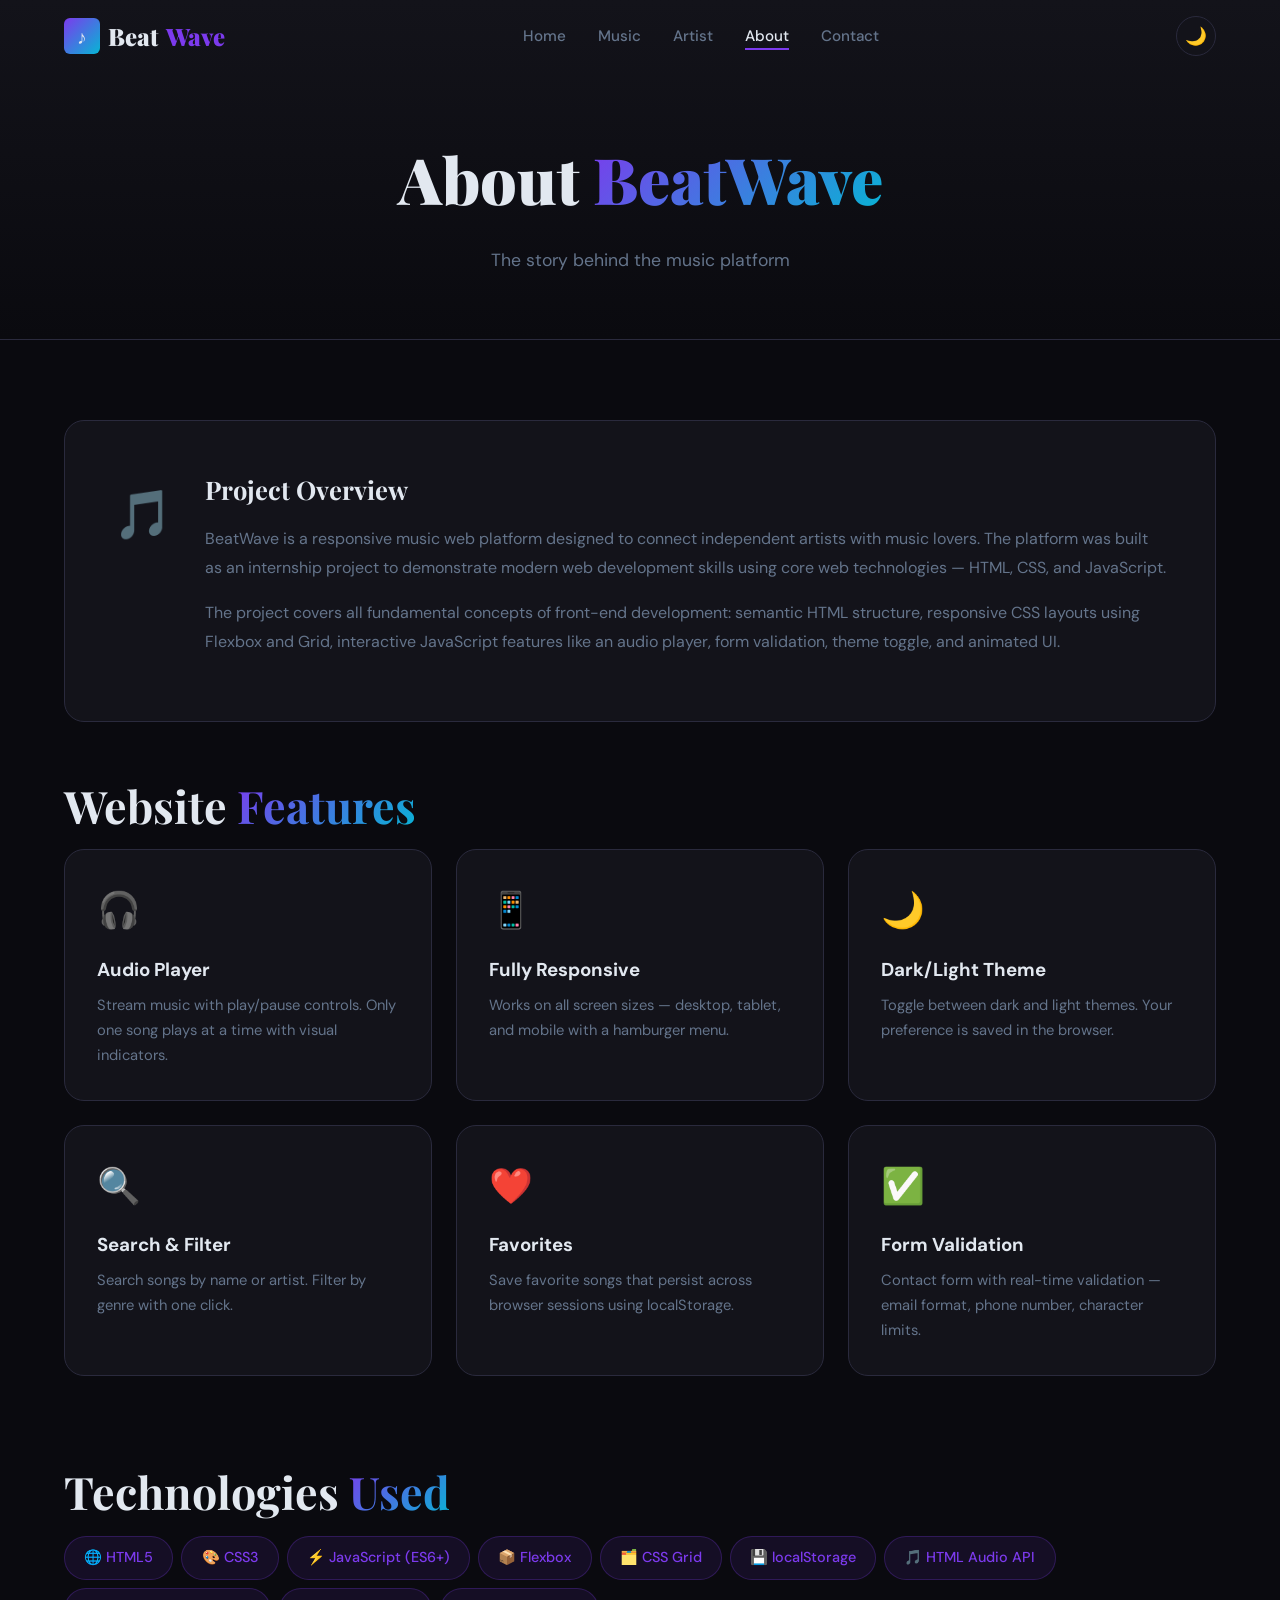
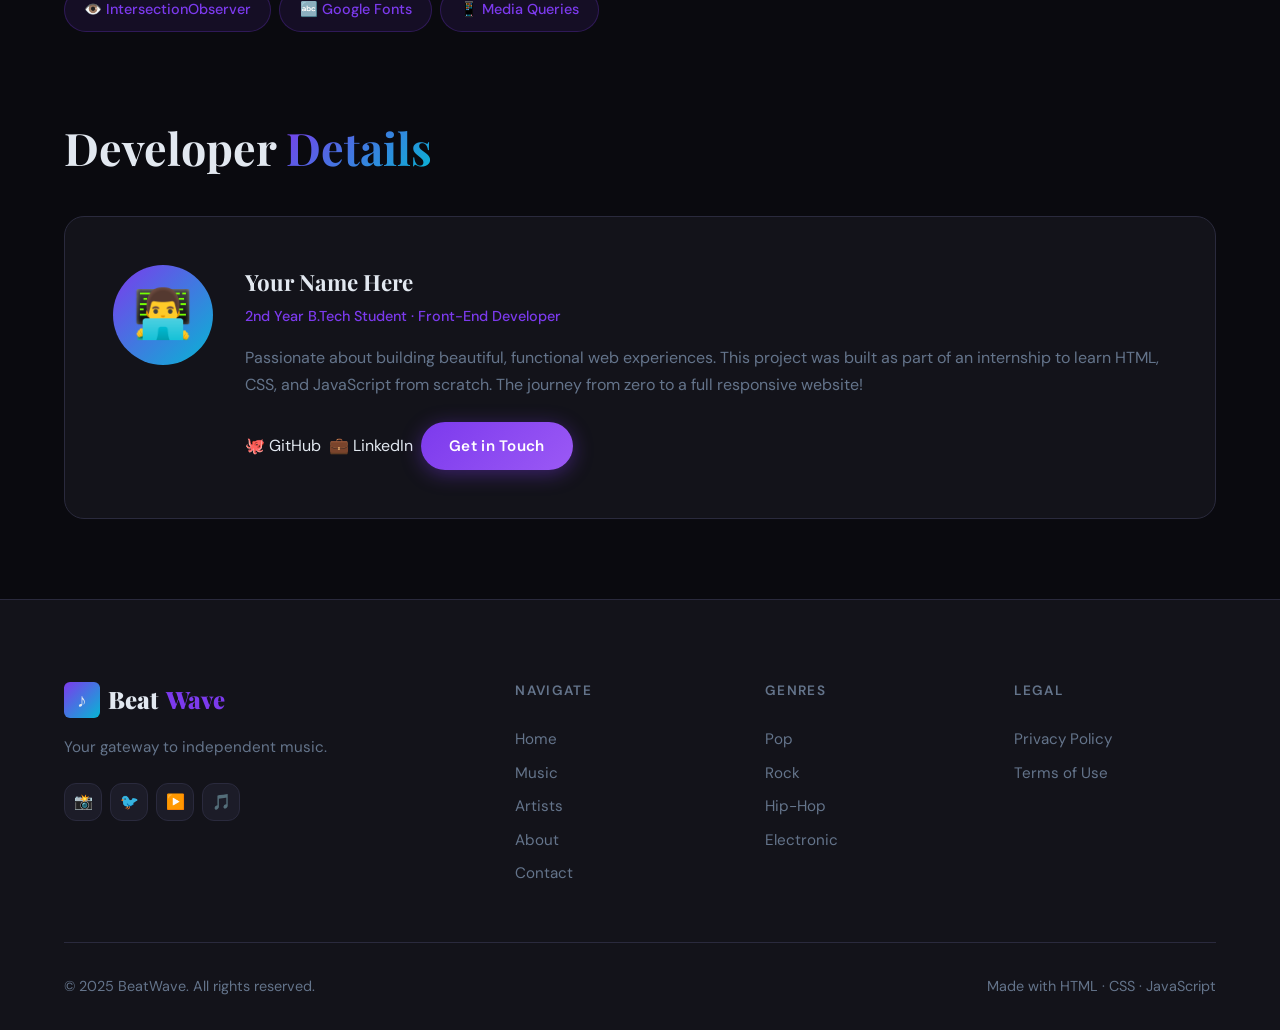
==== about.html @ f02d0b48 "Initial commit: Beatwave music website" ====
<!DOCTYPE html>
<html lang="en">
<head>
  <meta charset="UTF-8">
  <meta name="viewport" content="width=device-width, initial-scale=1.0">
  <title>BeatWave — About</title>
  <link rel="preconnect" href="https://fonts.googleapis.com">
  <link href="https://fonts.googleapis.com/css2?family=Playfair+Display:wght@400;700;900&family=DM+Sans:wght@300;400;500;600&display=swap" rel="stylesheet">
  <link rel="stylesheet" href="css/style.css">
  <link rel="stylesheet" href="css/about.css">
  <link rel="stylesheet" href="css/responsive.css">
</head>
<body>

  <header>
    <nav class="navbar">
      <div class="container">
        <a href="index.html" class="nav-logo"><div class="logo-icon">♪</div>Beat<span class="accent-text">Wave</span></a>
        <ul class="nav-links">
          <li><a href="index.html" class="nav-link">Home</a></li>
          <li><a href="music.html" class="nav-link">Music</a></li>
          <li><a href="artist.html" class="nav-link">Artist</a></li>
          <li><a href="about.html" class="nav-link">About</a></li>
          <li><a href="contact.html" class="nav-link">Contact</a></li>
        </ul>
        <div class="nav-actions">
          <button class="theme-toggle"><span class="theme-icon">🌙</span></button>
          <button class="hamburger"><span></span><span></span><span></span></button>
        </div>
      </div>
    </nav>
  </header>

  <main>
    <div class="page-header">
      <div class="container">
        <h1>About <span class="gradient-text">BeatWave</span></h1>
        <p>The story behind the music platform</p>
      </div>
    </div>

    <section class="section">
      <div class="container">

        <!-- Project Overview -->
        <div class="about-block" data-reveal>
          <div class="about-icon">🎵</div>
          <div class="about-content">
            <h2>Project Overview</h2>
            <p>
              BeatWave is a responsive music web platform designed to connect independent artists
              with music lovers. The platform was built as an internship project to demonstrate
              modern web development skills using core web technologies — HTML, CSS, and JavaScript.
            </p>
            <p>
              The project covers all fundamental concepts of front-end development: semantic HTML
              structure, responsive CSS layouts using Flexbox and Grid, interactive JavaScript
              features like an audio player, form validation, theme toggle, and animated UI.
            </p>
          </div>
        </div>

        <!-- Features Grid -->
        <div class="section-header" data-reveal>
          <h2 class="section-title">Website <span class="gradient-text">Features</span></h2>
        </div>

        <div class="features-grid" data-reveal>
          <div class="feature-card">
            <div class="feature-icon">🎧</div>
            <h3>Audio Player</h3>
            <p>Stream music with play/pause controls. Only one song plays at a time with visual indicators.</p>
          </div>
          <div class="feature-card">
            <div class="feature-icon">📱</div>
            <h3>Fully Responsive</h3>
            <p>Works on all screen sizes — desktop, tablet, and mobile with a hamburger menu.</p>
          </div>
          <div class="feature-card">
            <div class="feature-icon">🌙</div>
            <h3>Dark/Light Theme</h3>
            <p>Toggle between dark and light themes. Your preference is saved in the browser.</p>
          </div>
          <div class="feature-card">
            <div class="feature-icon">🔍</div>
            <h3>Search & Filter</h3>
            <p>Search songs by name or artist. Filter by genre with one click.</p>
          </div>
          <div class="feature-card">
            <div class="feature-icon">❤️</div>
            <h3>Favorites</h3>
            <p>Save favorite songs that persist across browser sessions using localStorage.</p>
          </div>
          <div class="feature-card">
            <div class="feature-icon">✅</div>
            <h3>Form Validation</h3>
            <p>Contact form with real-time validation — email format, phone number, character limits.</p>
          </div>
        </div>

        <!-- Technologies Used -->
        <div class="section-header" data-reveal style="margin-top: 3rem">
          <h2 class="section-title">Technologies <span class="gradient-text">Used</span></h2>
        </div>

        <div class="tech-grid" data-reveal>
          <div class="tech-pill">🌐 HTML5</div>
          <div class="tech-pill">🎨 CSS3</div>
          <div class="tech-pill">⚡ JavaScript (ES6+)</div>
          <div class="tech-pill">📦 Flexbox</div>
          <div class="tech-pill">🗂️ CSS Grid</div>
          <div class="tech-pill">💾 localStorage</div>
          <div class="tech-pill">🎵 HTML Audio API</div>
          <div class="tech-pill">👁️ IntersectionObserver</div>
          <div class="tech-pill">🔤 Google Fonts</div>
          <div class="tech-pill">📱 Media Queries</div>
        </div>

        <!-- Developer Details -->
        <div class="developer-section" data-reveal>
          <h2 class="section-title" style="margin-bottom: 2rem">Developer <span class="gradient-text">Details</span></h2>
          <div class="developer-card">
            <div class="developer-avatar">👨‍💻</div>
            <div class="developer-info">
              <h3>Your Name Here</h3>
              <p class="developer-role">2nd Year B.Tech Student · Front-End Developer</p>
              <p class="developer-bio">
                Passionate about building beautiful, functional web experiences. This project was
                built as part of an internship to learn HTML, CSS, and JavaScript from scratch.
                The journey from zero to a full responsive website!
              </p>
              <div class="developer-links">
                <a href="#" class="social-link">🐙 GitHub</a>
                <a href="#" class="social-link">💼 LinkedIn</a>
                <a href="contact.html" class="btn btn-primary btn-sm">Get in Touch</a>
              </div>
            </div>
          </div>
        </div>

      </div>
    </section>
  </main>

  <footer class="footer">
    <div class="container">
      <div class="footer-grid">
        <div class="footer-brand">
          <div class="nav-logo"><div class="logo-icon">♪</div>Beat<span class="accent-text">Wave</span></div>
          <p>Your gateway to independent music.</p>
          <div class="footer-social">
            <a href="#" class="social-btn">📸</a><a href="#" class="social-btn">🐦</a>
            <a href="#" class="social-btn">▶️</a><a href="#" class="social-btn">🎵</a>
          </div>
        </div>
        <div class="footer-col"><h4>Navigate</h4><ul>
          <li><a href="index.html">Home</a></li><li><a href="music.html">Music</a></li>
          <li><a href="artist.html">Artists</a></li><li><a href="about.html">About</a></li>
          <li><a href="contact.html">Contact</a></li>
        </ul></div>
        <div class="footer-col"><h4>Genres</h4><ul>
          <li><a href="#">Pop</a></li><li><a href="#">Rock</a></li>
          <li><a href="#">Hip-Hop</a></li><li><a href="#">Electronic</a></li>
        </ul></div>
        <div class="footer-col"><h4>Legal</h4><ul>
          <li><a href="#">Privacy Policy</a></li><li><a href="#">Terms of Use</a></li>
        </ul></div>
      </div>
      <div class="footer-bottom">
        <p>© 2025 BeatWave. All rights reserved.</p>
        <p>Made with HTML · CSS · JavaScript</p>
      </div>
    </div>
  </footer>

  <div class="toast-container"></div>
  <script src="js/main.js"></script>
</body>
</html>
---- css/style.css ----
/* ============================================================
   style.css — Main Stylesheet for BeatWave Music Website
   ============================================================
   CONCEPT: What is CSS?
   CSS (Cascading Style Sheets) controls HOW HTML looks.
   HTML = structure (bones), CSS = appearance (skin + clothes)

   CONCEPT: CSS Variables (Custom Properties)
   We define colors and fonts ONCE here using --variable-name.
   Then use them everywhere with var(--variable-name).
   WHY? If you want to change your main color, you change it
   in ONE place instead of 100 places. This is called DRY:
   Don't Repeat Yourself.
   ============================================================ */

/* --- 1. CSS VARIABLES (Design Tokens) ---------------------- */
:root {
  /* Colors */
  --color-bg:         #0a0a0f;        /* Near-black background */
  --color-surface:    #13131a;        /* Card/panel backgrounds */
  --color-surface-2:  #1c1c28;        /* Slightly lighter surface */
  --color-border:     #2a2a3d;        /* Subtle borders */
  --color-accent:     #7c3aed;        /* Purple — our brand color */
  --color-accent-2:   #06b6d4;        /* Cyan — secondary accent */
  --color-text:       #e2e8f0;        /* Main readable text */
  --color-text-muted: #64748b;        /* Dimmed/secondary text */
  --color-success:    #22c55e;
  --color-error:      #ef4444;

  /* Typography */
  --font-display: 'Playfair Display', serif;   /* Headings — elegant */
  --font-body:    'DM Sans', sans-serif;        /* Body text — clean */
  --font-mono:    'JetBrains Mono', monospace; /* Code/numbers */

  /* Spacing scale — consistent spacing throughout */
  --space-xs:   0.25rem;   /*  4px */
  --space-sm:   0.5rem;    /*  8px */
  --space-md:   1rem;      /* 16px */
  --space-lg:   1.5rem;    /* 24px */
  --space-xl:   2rem;      /* 32px */
  --space-2xl:  3rem;      /* 48px */
  --space-3xl:  5rem;      /* 80px */

  /* Radii (rounded corners) */
  --radius-sm:  6px;
  --radius-md:  12px;
  --radius-lg:  20px;
  --radius-full: 9999px;  /* Makes a perfect pill/circle */

  /* Transitions — smooth animations */
  --transition: 0.3s ease;

  /* Shadows */
  --shadow-glow: 0 0 30px rgba(124, 58, 237, 0.3);
  --shadow-card: 0 8px 32px rgba(0,0,0,0.4);
}

/* --- 2. LIGHT THEME OVERRIDE ------------------------------- */
/* CONCEPT: When we add class="light-theme" to <body>, ALL
   the variables below get overridden. This is how theme
   toggle works — just swap one class! */
body.light-theme {
  --color-bg:         #f0f0f8;
  --color-surface:    #ffffff;
  --color-surface-2:  #e8e8f0;
  --color-border:     #d0d0e0;
  --color-text:       #1a1a2e;
  --color-text-muted: #6b7280;
  --shadow-glow: 0 0 30px rgba(124, 58, 237, 0.15);
  --shadow-card: 0 8px 32px rgba(0,0,0,0.1);
}

/* --- 3. RESET & BASE STYLES -------------------------------- */
/* CONCEPT: Browsers have DEFAULT styles that differ between
   Chrome, Firefox, Safari etc. This "reset" makes everything
   start from zero, so YOUR design looks the same everywhere. */
*,
*::before,
*::after {
  margin: 0;
  padding: 0;
  box-sizing: border-box; /* Include padding in width calc */
}

html {
  scroll-behavior: smooth; /* Smooth scroll when clicking anchor links */
  font-size: 16px;          /* Base font size — 1rem = 16px */
}

body {
  font-family: var(--font-body);
  background-color: var(--color-bg);
  color: var(--color-text);
  line-height: 1.6;          /* Space between lines of text */
  overflow-x: hidden;        /* Prevent horizontal scroll */
  transition: background-color var(--transition), color var(--transition);
}

/* Import Google Fonts */
@import url('https://fonts.googleapis.com/css2?family=Playfair+Display:wght@400;700;900&family=DM+Sans:wght@300;400;500;600&display=swap');

/* Links — remove default underline, inherit color */
a {
  text-decoration: none;
  color: inherit;
  transition: color var(--transition);
}

/* Images — always fit their container */
img {
  max-width: 100%;
  height: auto;
  display: block;
}

/* Lists — remove default bullet points */
ul, ol {
  list-style: none;
}

/* Buttons — remove browser default styling */
button {
  cursor: pointer;
  border: none;
  background: none;
  font-family: var(--font-body);
}

/* --- 4. REUSABLE UTILITY CLASSES --------------------------- */
/* CONCEPT: Utility classes are small, single-purpose classes
   you can mix and match. You'll use these all over your HTML.
   e.g. <div class="container"> centers content on the page. */

.container {
  max-width: 1200px;   /* Never wider than 1200px */
  margin: 0 auto;      /* Centers the container */
  padding: 0 var(--space-lg);
}

.section {
  padding: var(--space-3xl) 0;
}

.section-title {
  font-family: var(--font-display);
  font-size: clamp(1.8rem, 4vw, 2.8rem); /* Fluid — scales with screen */
  font-weight: 700;
  margin-bottom: var(--space-sm);
}

.section-subtitle {
  color: var(--color-text-muted);
  font-size: 1.1rem;
  margin-bottom: var(--space-2xl);
}

.accent-text {
  color: var(--color-accent);
}

.gradient-text {
  background: linear-gradient(135deg, var(--color-accent), var(--color-accent-2));
  -webkit-background-clip: text;
  -webkit-text-fill-color: transparent;
  background-clip: text;
}

/* --- 5. BUTTONS -------------------------------------------- */
/* CONCEPT: We define multiple button "variants" using classes.
   .btn is the BASE style, then .btn-primary adds the specific color. */

.btn {
  display: inline-flex;
  align-items: center;
  gap: var(--space-sm);
  padding: 0.75rem 1.75rem;
  border-radius: var(--radius-full);
  font-size: 0.95rem;
  font-weight: 600;
  letter-spacing: 0.02em;
  transition: all var(--transition);
  white-space: nowrap;
}

.btn-primary {
  background: linear-gradient(135deg, var(--color-accent), #9b59f5);
  color: #fff;
  box-shadow: 0 4px 20px rgba(124, 58, 237, 0.4);
}

.btn-primary:hover {
  transform: translateY(-2px);       /* Lift up on hover */
  box-shadow: 0 8px 30px rgba(124, 58, 237, 0.6);
}

.btn-outline {
  background: transparent;
  border: 2px solid var(--color-border);
  color: var(--color-text);
}

.btn-outline:hover {
  border-color: var(--color-accent);
  color: var(--color-accent);
  transform: translateY(-2px);
}

.btn-icon {
  width: 44px;
  height: 44px;
  border-radius: var(--radius-full);
  display: flex;
  align-items: center;
  justify-content: center;
  background: var(--color-surface-2);
  border: 1px solid var(--color-border);
  transition: all var(--transition);
  font-size: 1.1rem;
}

.btn-icon:hover {
  background: var(--color-accent);
  border-color: var(--color-accent);
  color: #fff;
  transform: scale(1.1);
}

/* --- 6. NAVIGATION BAR ------------------------------------- */
/* CONCEPT: The navbar is FIXED — it stays at top when scrolling.
   We use FLEXBOX to lay items in a row and space them out.
   Flexbox is THE most important CSS layout tool to learn. */

.navbar {
  position: fixed;            /* Sticks to top of screen */
  top: 0;
  left: 0;
  right: 0;
  z-index: 1000;              /* Stays above all other content */
  padding: var(--space-md) 0;
  transition: all var(--transition);
  border-bottom: 1px solid transparent;
}

/* When JS adds .scrolled class, the navbar gets a background */
.navbar.scrolled {
  background: rgba(10, 10, 15, 0.9);
  backdrop-filter: blur(20px);        /* Frosted glass effect */
  border-bottom-color: var(--color-border);
}

body.light-theme .navbar.scrolled {
  background: rgba(240, 240, 248, 0.9);
}

.navbar .container {
  display: flex;              /* FLEXBOX: puts children in a row */
  align-items: center;        /* FLEXBOX: centers vertically */
  justify-content: space-between; /* FLEXBOX: pushes logo left, links right */
}

/* Logo */
.nav-logo {
  display: flex;
  align-items: center;
  gap: var(--space-sm);
  font-family: var(--font-display);
  font-size: 1.5rem;
  font-weight: 900;
}

.nav-logo .logo-icon {
  width: 36px;
  height: 36px;
  background: linear-gradient(135deg, var(--color-accent), var(--color-accent-2));
  border-radius: var(--radius-sm);
  display: flex;
  align-items: center;
  justify-content: center;
  font-size: 1.2rem;
}

/* Navigation Links */
.nav-links {
  display: flex;              /* Links in a row */
  align-items: center;
  gap: var(--space-xl);
}

.nav-link {
  font-size: 0.95rem;
  font-weight: 500;
  color: var(--color-text-muted);
  position: relative;
  padding-bottom: 4px;
  transition: color var(--transition);
}

/* Underline animation on hover */
.nav-link::after {
  content: '';                /* Creates a pseudo-element (fake element) */
  position: absolute;
  bottom: 0;
  left: 0;
  width: 0;                   /* Starts at 0 width */
  height: 2px;
  background: var(--color-accent);
  transition: width var(--transition); /* Animates width */
}

.nav-link:hover,
.nav-link.active {
  color: var(--color-text);
}

.nav-link:hover::after,
.nav-link.active::after {
  width: 100%;                /* Expands to full width on hover */
}

/* Right side actions (theme toggle + hamburger) */
.nav-actions {
  display: flex;
  align-items: center;
  gap: var(--space-md);
}

/* Theme toggle button */
.theme-toggle {
  width: 40px;
  height: 40px;
  border-radius: var(--radius-full);
  background: var(--color-surface);
  border: 1px solid var(--color-border);
  display: flex;
  align-items: center;
  justify-content: center;
  font-size: 1.1rem;
  transition: all var(--transition);
}

.theme-toggle:hover {
  background: var(--color-accent);
  border-color: var(--color-accent);
  transform: rotate(20deg);
}

/* Hamburger menu — hidden on desktop, shown on mobile */
.hamburger {
  display: none;             /* Hidden by default */
  flex-direction: column;
  gap: 5px;
  width: 32px;
  cursor: pointer;
}

.hamburger span {
  height: 2px;
  background: var(--color-text);
  border-radius: 2px;
  transition: all var(--transition);
}

/* When .open class is added, create an X shape */
.hamburger.open span:nth-child(1) { transform: translateY(7px) rotate(45deg); }
.hamburger.open span:nth-child(2) { opacity: 0; }
.hamburger.open span:nth-child(3) { transform: translateY(-7px) rotate(-45deg); }

/* --- 7. FOOTER --------------------------------------------- */
.footer {
  background: var(--color-surface);
  border-top: 1px solid var(--color-border);
  padding: var(--space-3xl) 0 var(--space-xl);
}

.footer-grid {
  display: grid;
  /* CONCEPT: CSS Grid creates 2D layouts. Here: 4 equal columns */
  grid-template-columns: 2fr 1fr 1fr 1fr;
  gap: var(--space-2xl);
  margin-bottom: var(--space-2xl);
}

.footer-brand p {
  color: var(--color-text-muted);
  margin: var(--space-md) 0 var(--space-lg);
  max-width: 280px;
  font-size: 0.95rem;
}

.footer-social {
  display: flex;
  gap: var(--space-sm);
}

.social-btn {
  width: 38px;
  height: 38px;
  border-radius: var(--radius-md);
  background: var(--color-surface-2);
  border: 1px solid var(--color-border);
  display: flex;
  align-items: center;
  justify-content: center;
  font-size: 0.95rem;
  transition: all var(--transition);
}

.social-btn:hover {
  background: var(--color-accent);
  border-color: var(--color-accent);
  transform: translateY(-3px);
}

.footer-col h4 {
  font-size: 0.85rem;
  font-weight: 600;
  text-transform: uppercase;
  letter-spacing: 0.1em;
  color: var(--color-text-muted);
  margin-bottom: var(--space-lg);
}

.footer-col ul li {
  margin-bottom: var(--space-sm);
}

.footer-col ul li a {
  color: var(--color-text-muted);
  font-size: 0.95rem;
  transition: color var(--transition);
}

.footer-col ul li a:hover {
  color: var(--color-accent);
}

.footer-bottom {
  border-top: 1px solid var(--color-border);
  padding-top: var(--space-xl);
  display: flex;
  justify-content: space-between;
  align-items: center;
  color: var(--color-text-muted);
  font-size: 0.9rem;
}

/* --- 8. TOAST NOTIFICATIONS -------------------------------- */
/* CONCEPT: Toasts are small popups that appear temporarily
   to give feedback ("Song added!", "Form submitted!") */

.toast-container {
  position: fixed;
  bottom: var(--space-xl);
  right: var(--space-xl);
  z-index: 9999;
  display: flex;
  flex-direction: column;
  gap: var(--space-sm);
}

.toast {
  display: flex;
  align-items: center;
  gap: var(--space-md);
  padding: var(--space-md) var(--space-lg);
  border-radius: var(--radius-md);
  background: var(--color-surface);
  border: 1px solid var(--color-border);
  box-shadow: var(--shadow-card);
  min-width: 280px;
  max-width: 380px;
  /* Start invisible and below */
  opacity: 0;
  transform: translateY(20px);
  animation: toastIn 0.3s ease forwards;
}

.toast.success { border-left: 4px solid var(--color-success); }
.toast.error   { border-left: 4px solid var(--color-error); }
.toast.info    { border-left: 4px solid var(--color-accent); }

.toast-icon { font-size: 1.3rem; }
.toast-message { font-size: 0.95rem; }

.toast.hide {
  animation: toastOut 0.3s ease forwards;
}

@keyframes toastIn {
  to { opacity: 1; transform: translateY(0); }
}

@keyframes toastOut {
  to { opacity: 0; transform: translateX(100px); }
}

/* --- 9. PAGE HEADER (for inner pages) ---------------------- */
.page-header {
  padding: 8rem 0 4rem;
  text-align: center;
  background: linear-gradient(to bottom, var(--color-surface), var(--color-bg));
  border-bottom: 1px solid var(--color-border);
}

.page-header h1 {
  font-family: var(--font-display);
  font-size: clamp(2.5rem, 6vw, 4rem);
  font-weight: 900;
  margin-bottom: var(--space-md);
}

.page-header p {
  color: var(--color-text-muted);
  font-size: 1.1rem;
  max-width: 500px;
  margin: 0 auto;
}

/* --- 10. CARDS --------------------------------------------- */
.card {
  background: var(--color-surface);
  border: 1px solid var(--color-border);
  border-radius: var(--radius-lg);
  overflow: hidden;           /* Content won't leak outside rounded corners */
  transition: all var(--transition);
}

.card:hover {
  transform: translateY(-6px);
  box-shadow: var(--shadow-card);
  border-color: var(--color-accent);
}

/* --- 11. FORM ELEMENTS ------------------------------------- */
.form-group {
  margin-bottom: var(--space-lg);
}

.form-group label {
  display: block;
  font-size: 0.9rem;
  font-weight: 600;
  margin-bottom: var(--space-sm);
  color: var(--color-text-muted);
  text-transform: uppercase;
  letter-spacing: 0.05em;
}

.form-group input,
.form-group textarea,
.form-group select {
  width: 100%;
  padding: 0.875rem var(--space-lg);
  background: var(--color-surface-2);
  border: 2px solid var(--color-border);
  border-radius: var(--radius-md);
  color: var(--color-text);
  font-family: var(--font-body);
  font-size: 1rem;
  transition: border-color var(--transition);
  outline: none;
}

.form-group input:focus,
.form-group textarea:focus {
  border-color: var(--color-accent); /* Highlight on focus */
}

/* Error state */
.form-group input.error,
.form-group textarea.error {
  border-color: var(--color-error);
}

.form-group .error-msg {
  color: var(--color-error);
  font-size: 0.82rem;
  margin-top: var(--space-xs);
  display: none; /* Hidden until JS shows it */
}

.form-group .error-msg.visible {
  display: block;
}

/* Character counter */
.char-counter {
  text-align: right;
  font-size: 0.82rem;
  color: var(--color-text-muted);
  margin-top: var(--space-xs);
}

.char-counter.warning { color: var(--color-error); }
---- css/about.css ----
/* about.css */

.about-block {
  display: grid;
  grid-template-columns: auto 1fr;
  gap: var(--space-xl);
  background: var(--color-surface);
  border: 1px solid var(--color-border);
  border-radius: var(--radius-lg);
  padding: var(--space-2xl);
  margin-bottom: var(--space-2xl);
}

.about-icon {
  font-size: 3rem;
  padding-top: var(--space-sm);
}

.about-content h2 {
  font-family: var(--font-display);
  font-size: 1.6rem;
  font-weight: 700;
  margin-bottom: var(--space-md);
}

.about-content p {
  color: var(--color-text-muted);
  line-height: 1.8;
  margin-bottom: var(--space-md);
}

/* Features grid */
.features-grid {
  display: grid;
  grid-template-columns: repeat(3, 1fr);
  gap: var(--space-lg);
  margin-bottom: var(--space-3xl);
}

.feature-card {
  background: var(--color-surface);
  border: 1px solid var(--color-border);
  border-radius: var(--radius-lg);
  padding: var(--space-xl);
  transition: all var(--transition);
}

.feature-card:hover {
  border-color: var(--color-accent);
  transform: translateY(-4px);
  box-shadow: var(--shadow-card);
}

.feature-icon {
  font-size: 2.2rem;
  margin-bottom: var(--space-md);
}

.feature-card h3 {
  font-weight: 700;
  margin-bottom: var(--space-sm);
}

.feature-card p {
  color: var(--color-text-muted);
  font-size: 0.92rem;
  line-height: 1.7;
}

/* Tech pills */
.tech-grid {
  display: flex;
  flex-wrap: wrap;
  gap: var(--space-sm);
  margin-bottom: var(--space-3xl);
}

.tech-pill {
  padding: 0.6rem 1.2rem;
  background: rgba(124, 58, 237, 0.1);
  border: 1px solid rgba(124, 58, 237, 0.25);
  border-radius: var(--radius-full);
  font-size: 0.9rem;
  font-weight: 500;
  color: var(--color-accent);
  transition: all var(--transition);
}

.tech-pill:hover {
  background: var(--color-accent);
  color: #fff;
  transform: translateY(-2px);
}

/* Developer section */
.developer-card {
  display: grid;
  grid-template-columns: auto 1fr;
  gap: var(--space-xl);
  background: var(--color-surface);
  border: 1px solid var(--color-border);
  border-radius: var(--radius-lg);
  padding: var(--space-2xl);
}

.developer-avatar {
  width: 100px; height: 100px;
  border-radius: 50%;
  background: linear-gradient(135deg, var(--color-accent), var(--color-accent-2));
  display: flex;
  align-items: center;
  justify-content: center;
  font-size: 3rem;
  flex-shrink: 0;
}

.developer-info h3 {
  font-family: var(--font-display);
  font-size: 1.4rem;
  font-weight: 700;
  margin-bottom: var(--space-xs);
}

.developer-role {
  color: var(--color-accent);
  font-size: 0.9rem;
  font-weight: 500;
  margin-bottom: var(--space-md);
}

.developer-bio {
  color: var(--color-text-muted);
  line-height: 1.7;
  margin-bottom: var(--space-lg);
}

.developer-links {
  display: flex;
  gap: var(--space-sm);
  flex-wrap: wrap;
  align-items: center;
}

@media (max-width: 768px) {
  .about-block    { grid-template-columns: 1fr; }
  .features-grid  { grid-template-columns: 1fr; }
  .developer-card { grid-template-columns: 1fr; text-align: center; }
  .developer-links { justify-content: center; }
}

@media (max-width: 1024px) {
  .features-grid { grid-template-columns: repeat(2, 1fr); }
}
---- css/responsive.css ----
/* ============================================================
   responsive.css — Mobile & Tablet Styles
   ============================================================
   CONCEPT: Media Queries
   A "media query" checks the screen width and applies styles
   only when that condition is true.

   Syntax:
   @media (max-width: 768px) {
     /* These styles ONLY apply when screen ≤ 768px wide */
   }

   Our breakpoints (screen size cutoffs):
   - Desktop:  > 1024px  (default styles above handle this)
   - Tablet:   768px – 1024px
   - Mobile:   < 768px
   ============================================================ */

/* ---- TABLET (max-width: 1024px) ---- */
@media (max-width: 1024px) {

  /* Footer: collapse from 4 columns to 2 */
  .footer-grid {
    grid-template-columns: 1fr 1fr;
  }

  .footer-brand {
    grid-column: 1 / -1; /* Spans full width */
  }
}

/* ---- MOBILE (max-width: 768px) ---- */
@media (max-width: 768px) {

  /* NAVBAR: hide links, show hamburger */
  .nav-links {
    display: none;              /* Hidden by default on mobile */
    position: fixed;            /* Cover the screen */
    top: 0;
    left: 0;
    right: 0;
    bottom: 0;
    background: rgba(10, 10, 15, 0.98);
    flex-direction: column;     /* Stack vertically */
    align-items: center;
    justify-content: center;
    gap: var(--space-2xl);
    z-index: 999;
  }

  body.light-theme .nav-links {
    background: rgba(240, 240, 248, 0.98);
  }

  /* When JS adds .open, show the menu */
  .nav-links.open {
    display: flex;
  }

  .nav-link {
    font-size: 1.5rem;
    font-weight: 600;
  }

  .hamburger {
    display: flex; /* Show hamburger on mobile */
    z-index: 1000;
  }

  /* FOOTER: stack everything in 1 column */
  .footer-grid {
    grid-template-columns: 1fr;
    gap: var(--space-xl);
  }

  .footer-bottom {
    flex-direction: column;
    gap: var(--space-sm);
    text-align: center;
  }

  /* TOAST: smaller on mobile */
  .toast-container {
    right: var(--space-md);
    left: var(--space-md);
    bottom: var(--space-md);
  }

  .toast {
    min-width: unset;
    max-width: unset;
    width: 100%;
  }

  /* SECTIONS: less padding on mobile */
  .section {
    padding: var(--space-2xl) 0;
  }

  .container {
    padding: 0 var(--space-md);
  }
}

/* ---- SMALL MOBILE (max-width: 480px) ---- */
@media (max-width: 480px) {
  .btn {
    padding: 0.65rem 1.25rem;
    font-size: 0.9rem;
  }

  .page-header {
    padding: 6rem 0 3rem;
  }
}
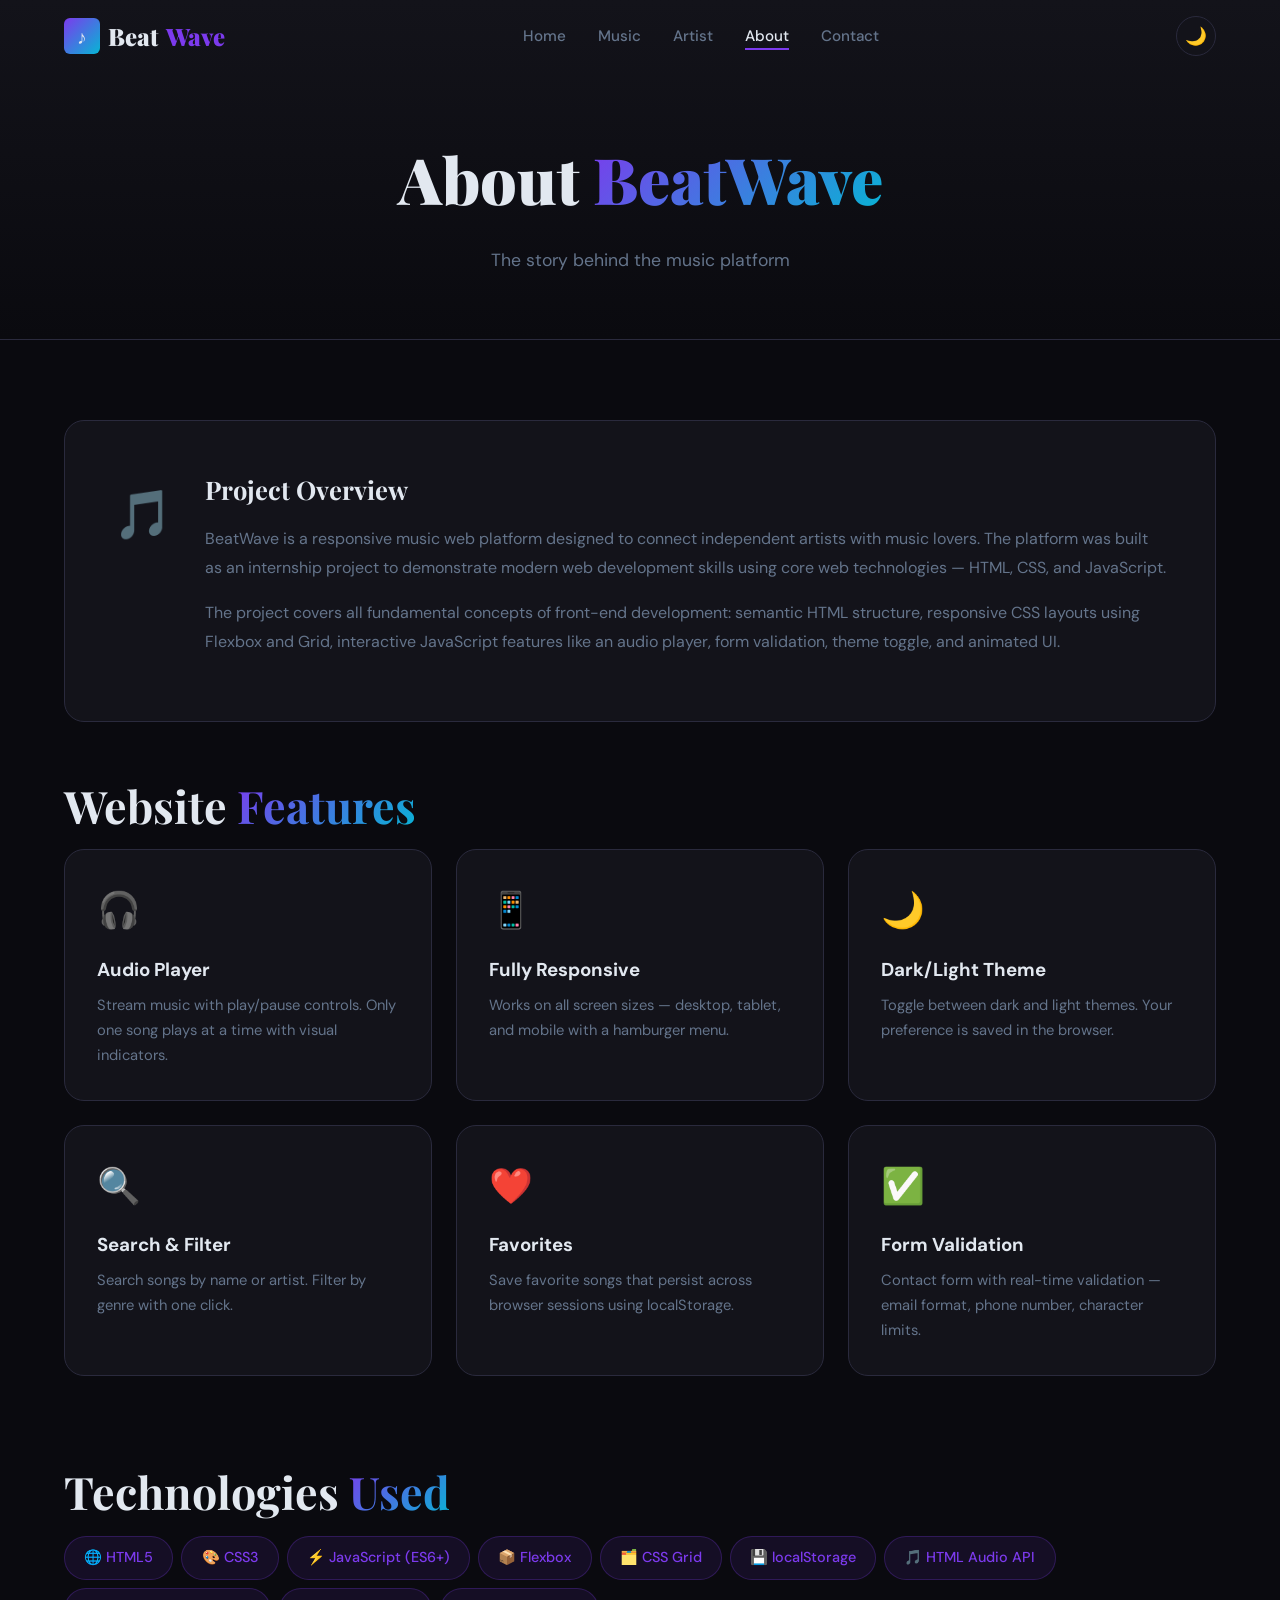
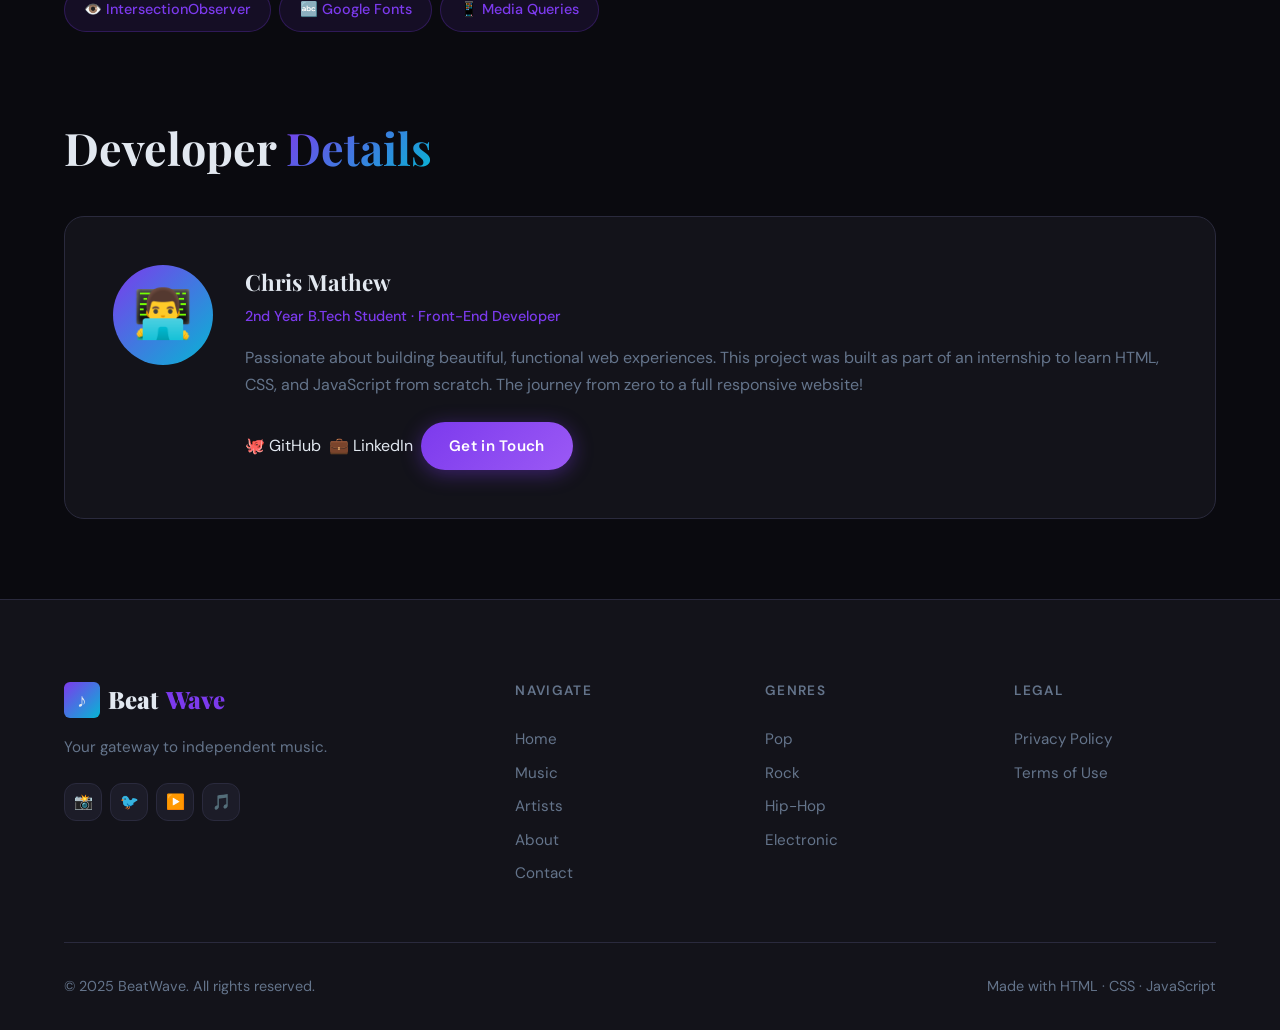
==== commit b40c106a: "html content improved" ====
--- a/about.html
+++ b/about.html
@@ -122,7 +122,7 @@
           <div class="developer-card">
             <div class="developer-avatar">👨‍💻</div>
             <div class="developer-info">
-              <h3>Your Name Here</h3>
+              <h3>Chris Mathew</h3>
               <p class="developer-role">2nd Year B.Tech Student · Front-End Developer</p>
               <p class="developer-bio">
                 Passionate about building beautiful, functional web experiences. This project was
@@ -130,8 +130,8 @@
                 The journey from zero to a full responsive website!
               </p>
               <div class="developer-links">
-                <a href="#" class="social-link">🐙 GitHub</a>
-                <a href="#" class="social-link">💼 LinkedIn</a>
+                <a href="https://github.com/cmatver-2" class="social-link">🐙 GitHub</a>
+                <a href="https://www.linkedin.com/in/chrismathewv/" class="social-link">💼 LinkedIn</a>
                 <a href="contact.html" class="btn btn-primary btn-sm">Get in Touch</a>
               </div>
             </div>
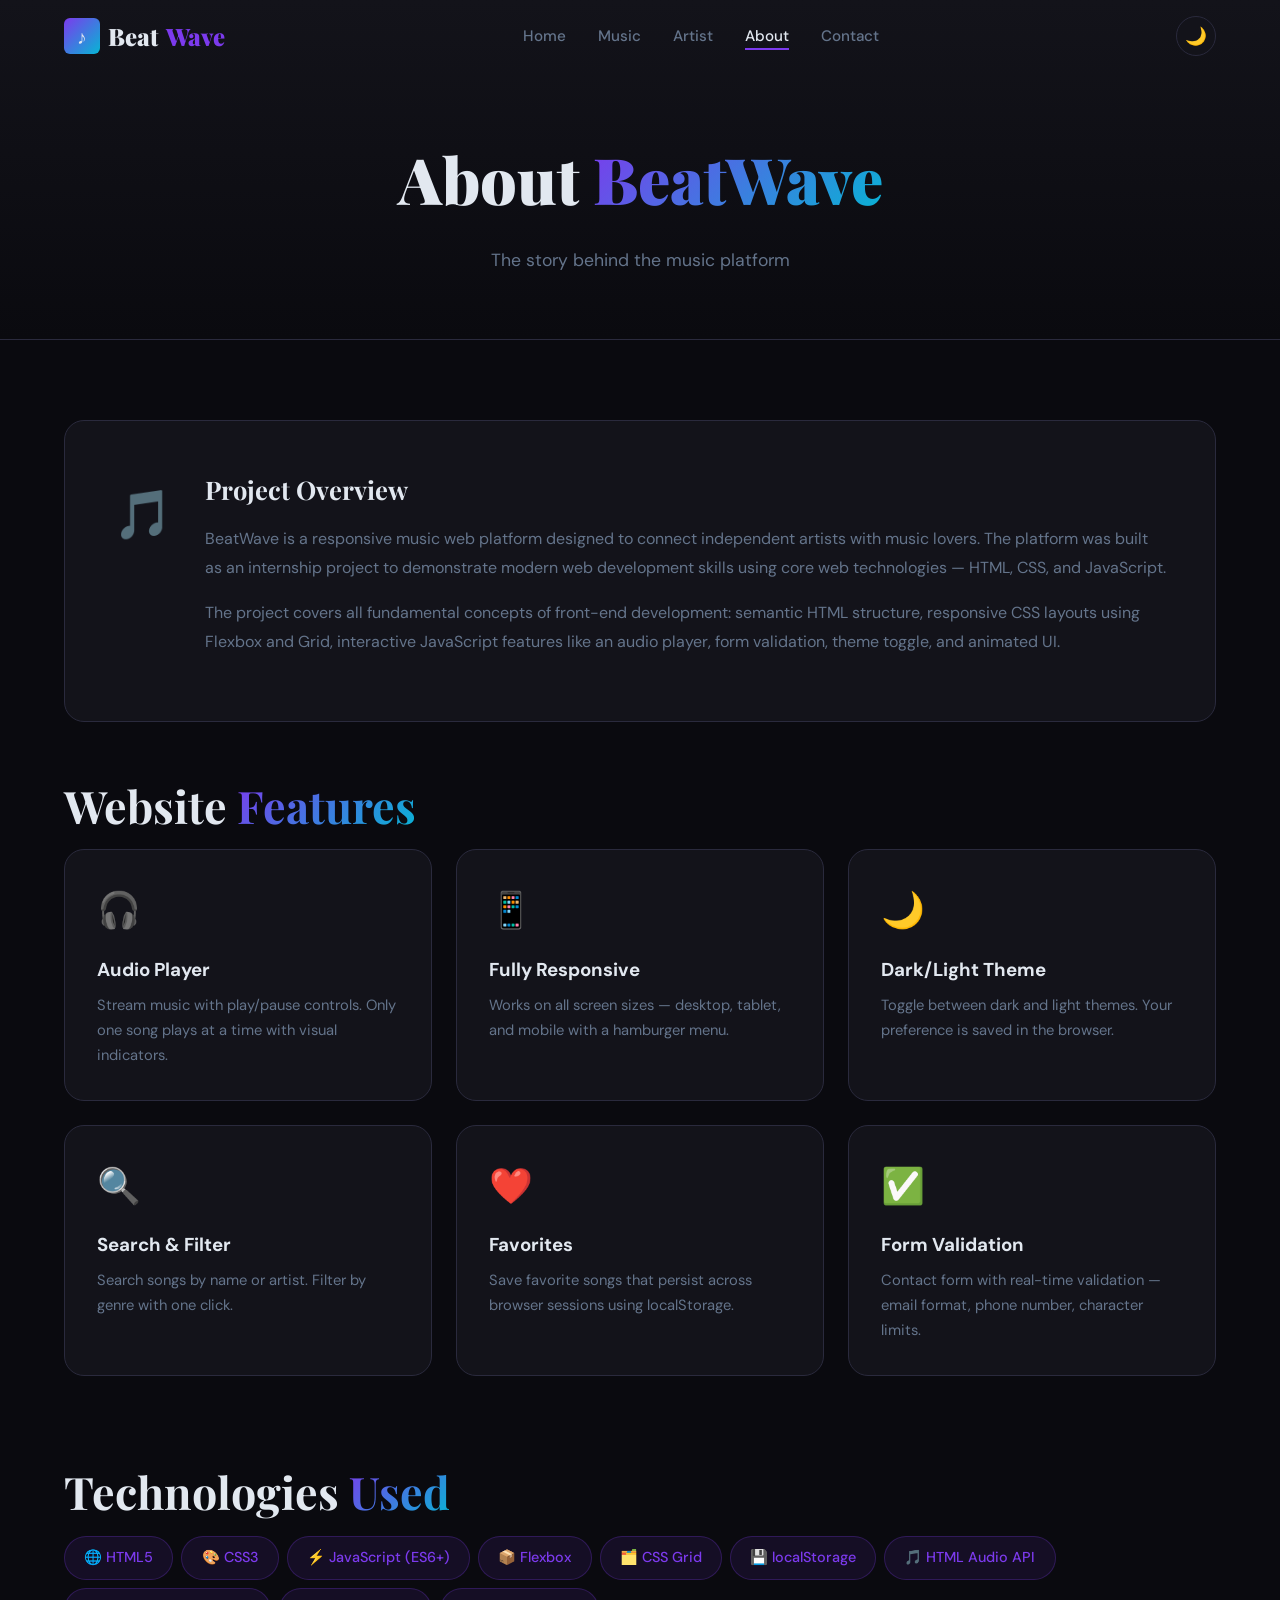
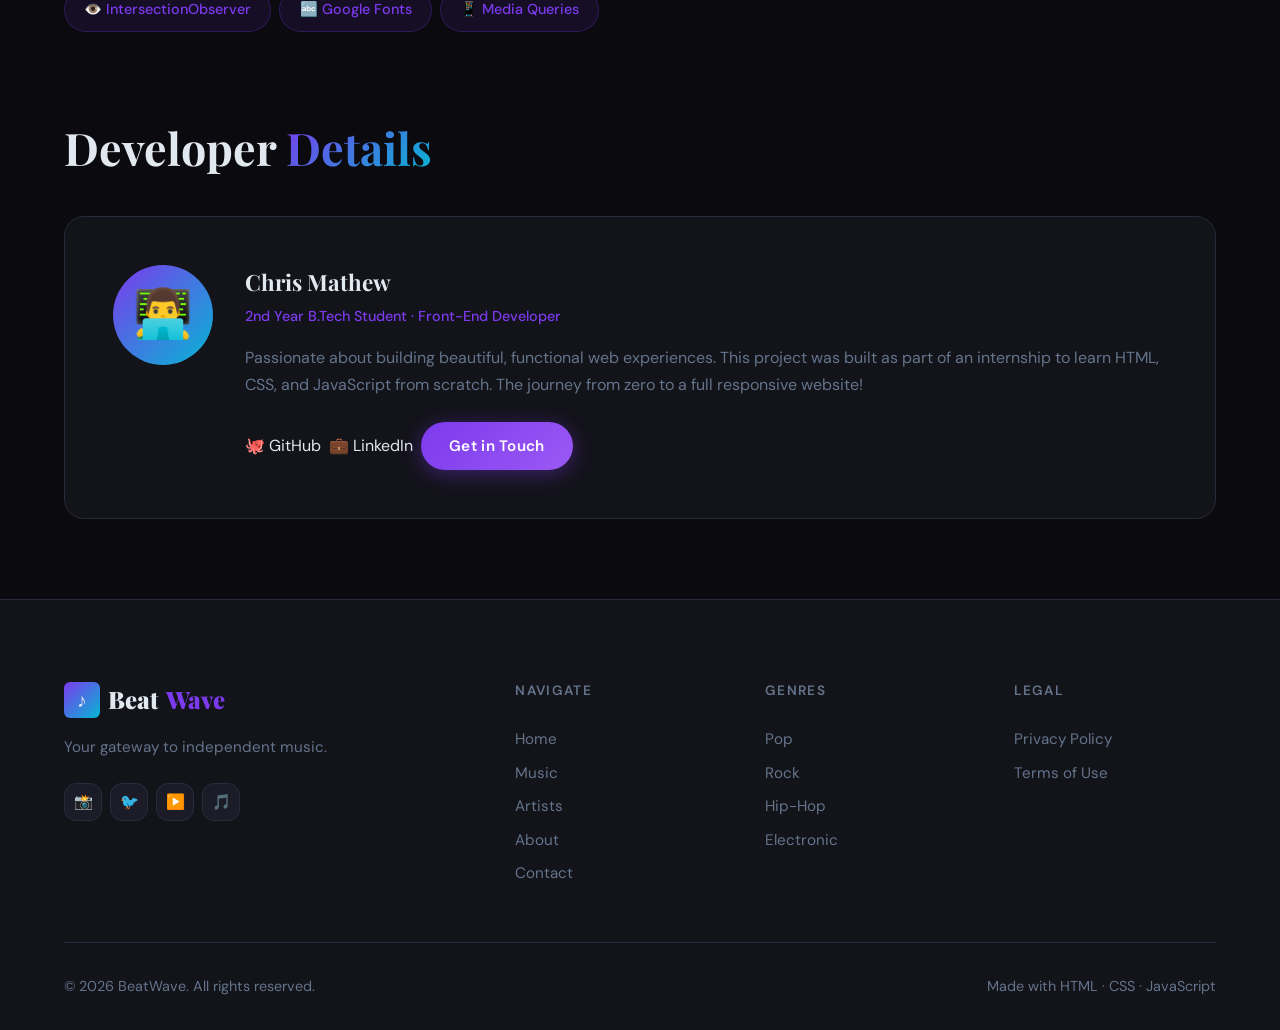
==== commit bbad796e: "footer modified" ====
--- a/about.html
+++ b/about.html
@@ -167,7 +167,7 @@
         </ul></div>
       </div>
       <div class="footer-bottom">
-        <p>© 2025 BeatWave. All rights reserved.</p>
+        <p>© 2026 BeatWave. All rights reserved.</p>
         <p>Made with HTML · CSS · JavaScript</p>
       </div>
     </div>
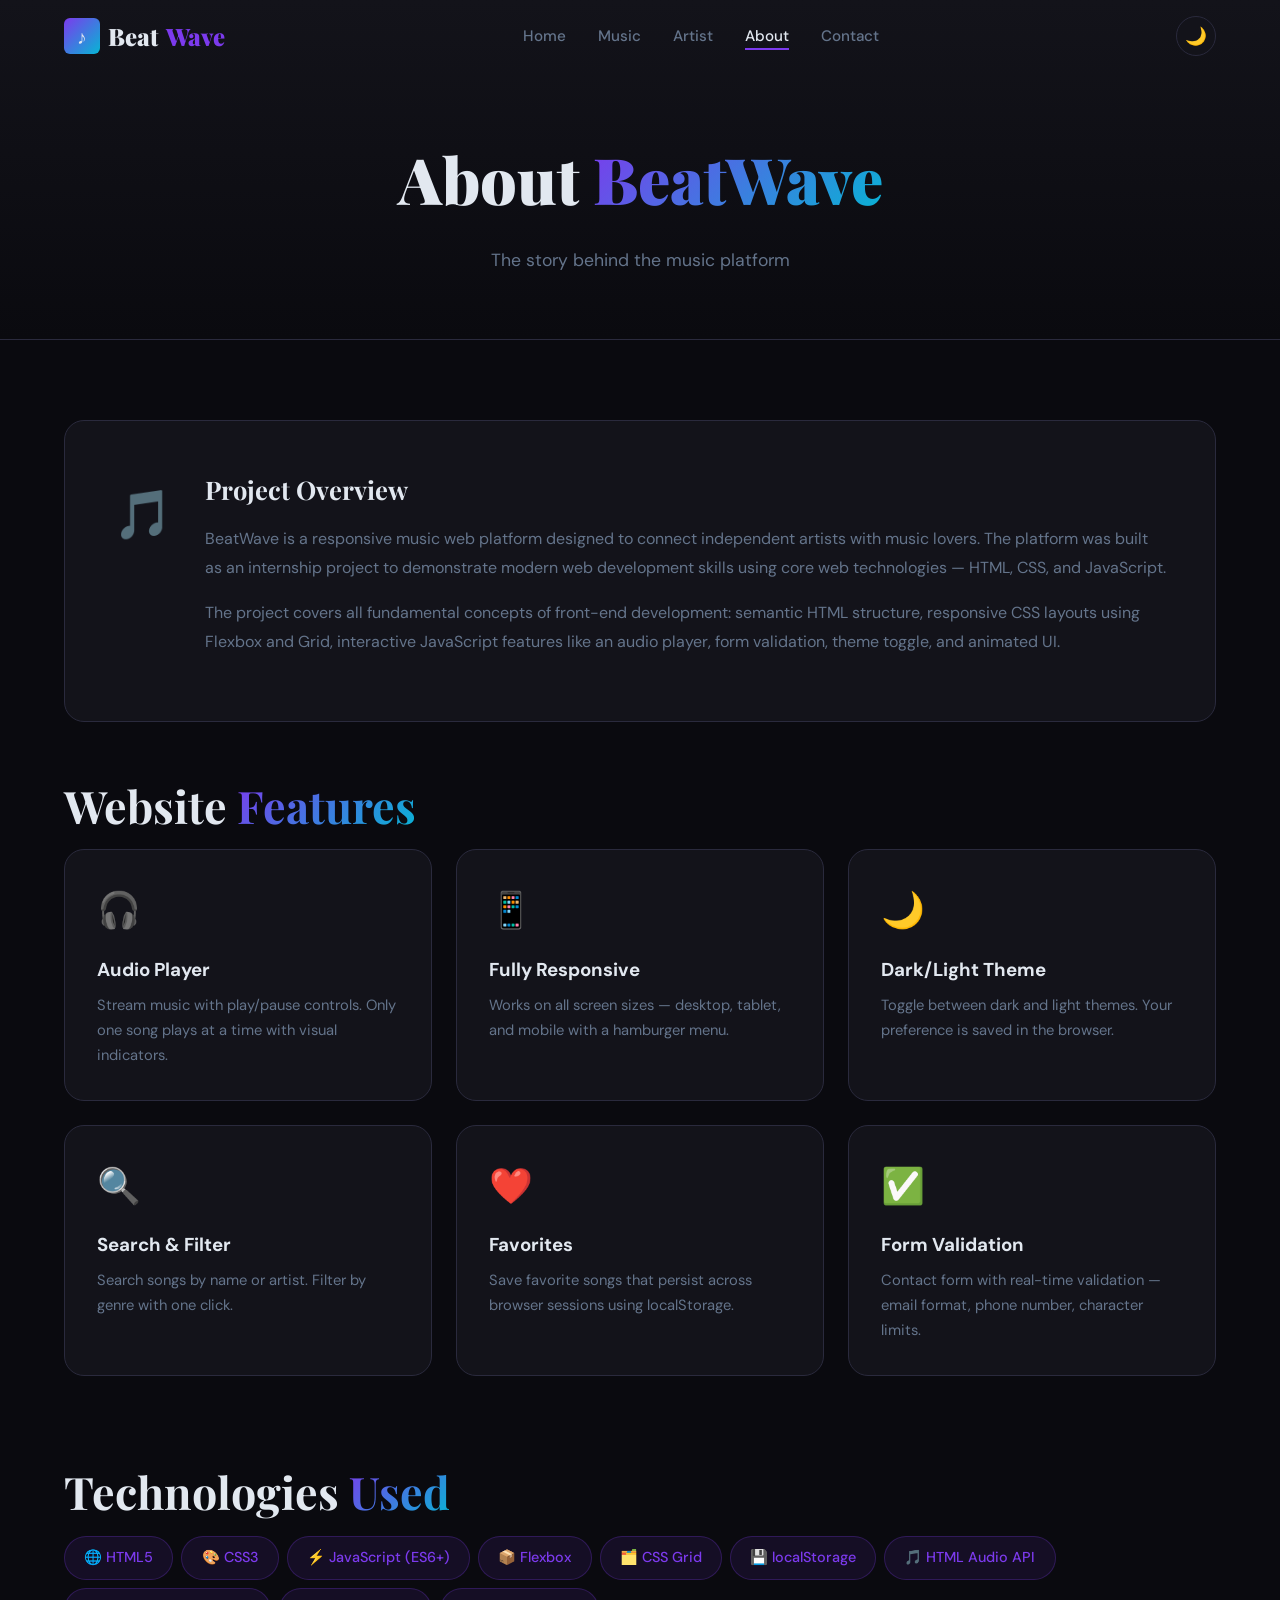
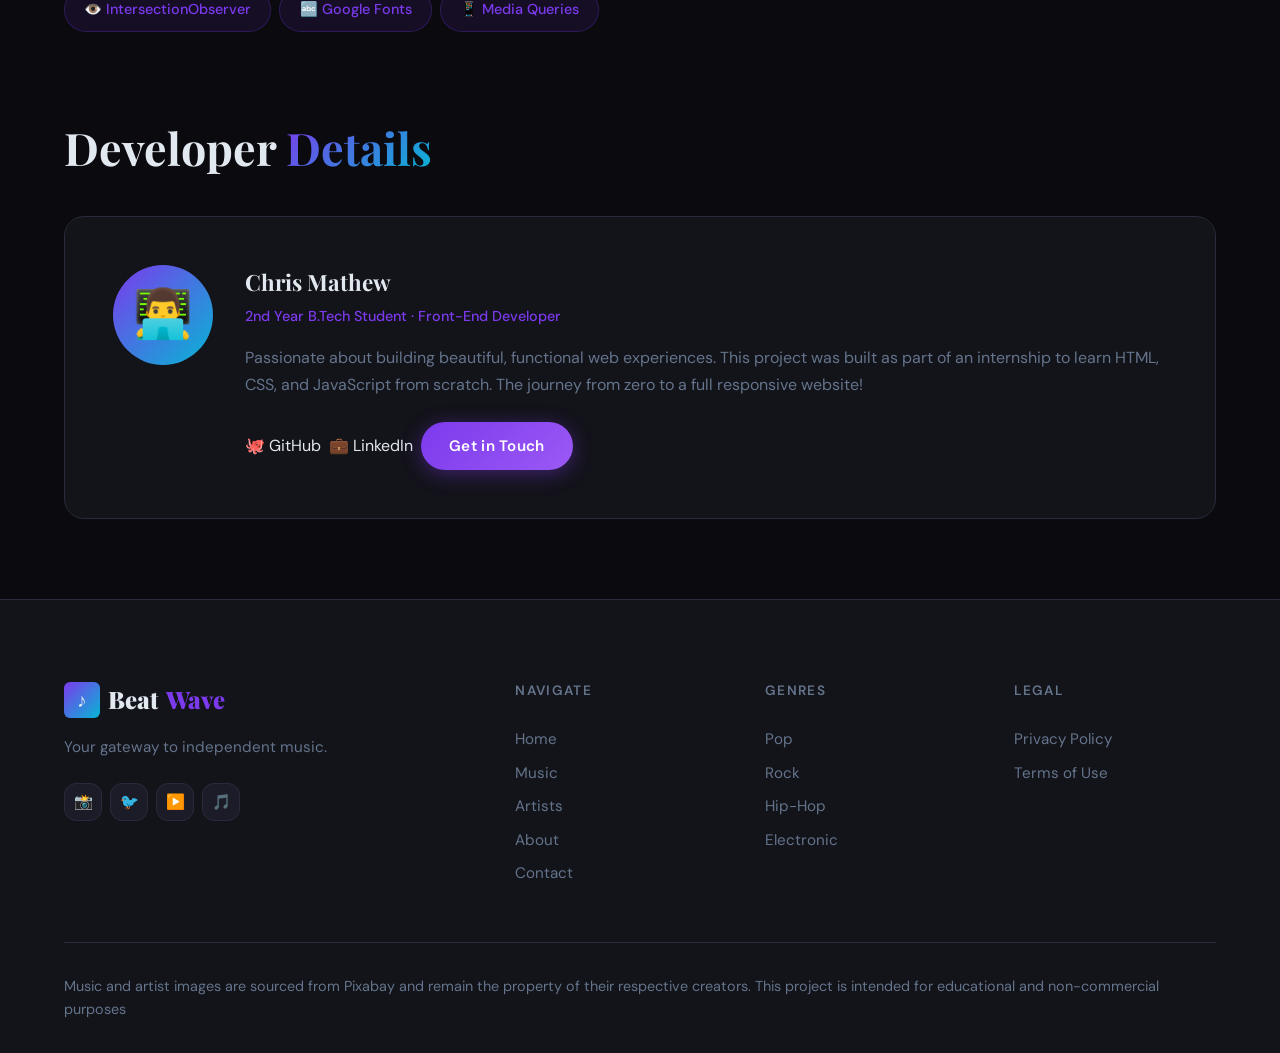
==== commit c79d4031: "update footer bottom" ====
--- a/about.html
+++ b/about.html
@@ -9,6 +9,8 @@
   <link rel="stylesheet" href="css/style.css">
   <link rel="stylesheet" href="css/about.css">
   <link rel="stylesheet" href="css/responsive.css">
+  <!-- Tells browser not to request a favicon file -->
+  <link rel="icon" href="data:image/svg+xml,<svg xmlns='http://www.w3.org/2000/svg' viewBox='0 0 100 100'><text y='.9em' font-size='90'>♪</text></svg>">
 </head>
 <body>
 
@@ -159,16 +161,17 @@
           <li><a href="contact.html">Contact</a></li>
         </ul></div>
         <div class="footer-col"><h4>Genres</h4><ul>
-          <li><a href="#">Pop</a></li><li><a href="#">Rock</a></li>
-          <li><a href="#">Hip-Hop</a></li><li><a href="#">Electronic</a></li>
+          <li><a href="music.html?genre=pop">Pop</a></li><li><a href="music.html?genre=rock">Rock</a></li>
+          <li><a href="music.html?genre=hiphop">Hip-Hop</a></li><li><a href="music.html?genre=electronic">Electronic</a></li>
         </ul></div>
         <div class="footer-col"><h4>Legal</h4><ul>
           <li><a href="#">Privacy Policy</a></li><li><a href="#">Terms of Use</a></li>
         </ul></div>
       </div>
       <div class="footer-bottom">
-        <p>© 2026 BeatWave. All rights reserved.</p>
-        <p>Made with HTML · CSS · JavaScript</p>
+        <p>Music and artist images are sourced from Pixabay and remain the property of their respective creators.
+          This project is intended for educational and non-commercial purposes
+        </p>
       </div>
     </div>
   </footer>
--- a/css/style.css
+++ b/css/style.css
@@ -12,6 +12,10 @@
    in ONE place instead of 100 places. This is called DRY:
    Don't Repeat Yourself.
    ============================================================ */
+
+   
+/* Import Google Fonts */
+@import url('https://fonts.googleapis.com/css2?family=Playfair+Display:wght@400;700;900&family=DM+Sans:wght@300;400;500;600&display=swap');
 
 /* --- 1. CSS VARIABLES (Design Tokens) ---------------------- */
 :root {
@@ -96,9 +100,6 @@
   transition: background-color var(--transition), color var(--transition);
 }
 
-/* Import Google Fonts */
-@import url('https://fonts.googleapis.com/css2?family=Playfair+Display:wght@400;700;900&family=DM+Sans:wght@300;400;500;600&display=swap');
-
 /* Links — remove default underline, inherit color */
 a {
   text-decoration: none;
--- a/css/responsive.css
+++ b/css/responsive.css
@@ -7,8 +7,8 @@
 
    Syntax:
    @media (max-width: 768px) {
-     /* These styles ONLY apply when screen ≤ 768px wide */
-   }
+     These styles ONLY apply when screen ≤ 768px wide
+    }
 
    Our breakpoints (screen size cutoffs):
    - Desktop:  > 1024px  (default styles above handle this)
